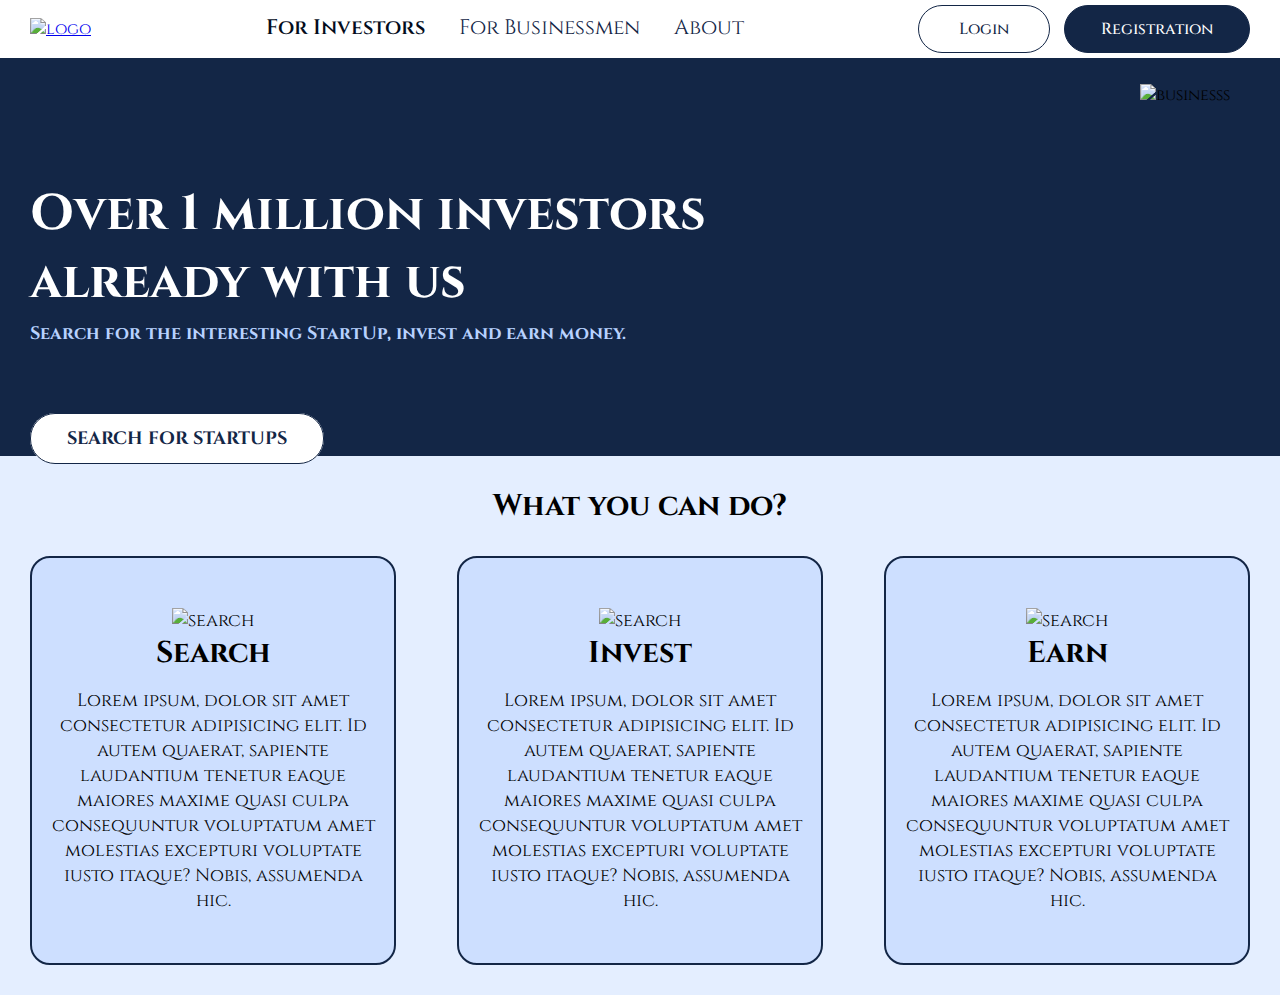
==== index.html @ 8c0eeb97 "Pls" ====
<!DOCTYPE html>
<html lang="en">
  <head>
    <meta charset="UTF-8" />
    <link rel="stylesheet" href="style.css" />
    <meta name="viewport" content="width=device-width, initial-scale=1.0" />
    <title>Investors</title>
  </head>

  <body>
    <header class="header">
      <div class="container header__container">
        <a href="index.html" class="logo"
          ><img src="images/Untitled-1.png" style="width: 280px" alt="logo"
        /></a>

        <ul class="navi">
          <li>
            <a href="index.html" class="navi_link navi_link--active"
              >For Investors</a
            >
          </li>
          <li>
            <a href="for_business.html" class="navi_link">For Businessmen</a>
          </li>
          <li>
            <a href="about.html" class="navi_link">About</a>
          </li>
        </ul>
        <div class="header_btns">
          <a href="login.html" class="btn_login">Login</a>
          <a href="register.html" class="btn_register">Registration</a>
        </div>
      </div>
    </header>

    <section class="section_first">
      <div class="container container_first_pos">
        <div class="words">
          <h1>
            <div class="page_title">
              Over 1 million investors<br />
              already with us
            </div>
          </h1>
          <h1>
            <div class="under_title">
              Search for the interesting StartUp, invest and earn money.
            </div>
            <div class="btn_search_main">
              <a href="#" class="btn_search">Search for StartUps</a>
            </div>
          </h1>
        </div>
        <div class="image_businessman">
          <img
            src="images/pngwing.com (5).png"
            style="width: 500px"
            alt="businesss"
          />
        </div>
      </div>
    </section>

    <section class="section_second">
      <div class="container container_second_pos">
        <h1><div class="words_main">What you can do?</div></h1>
      </div>
      <div class="container container_3terms">
        <div class="textcols">
          <div class="textcols-item">
            <div class="image_search">
              <img
                src="images/icons8-поиск-пользователя-64.png"
                alt="search"
                style="width: 50px"
              />
            </div>
            <b>Search</b>
            Lorem ipsum, dolor sit amet consectetur adipisicing elit. Id autem
            quaerat, sapiente laudantium tenetur eaque maiores maxime quasi
            culpa consequuntur voluptatum amet molestias excepturi voluptate
            iusto itaque? Nobis, assumenda hic.
          </div>
          <div class="textcols-item">
            <div class="image_search">
              <img
                src="images/icons8-начисление-заработной-платы-50.png"
                alt="search"
                style="width: 50px"
              />
            </div>
            <b>Invest</b>
            Lorem ipsum, dolor sit amet consectetur adipisicing elit. Id autem
            quaerat, sapiente laudantium tenetur eaque maiores maxime quasi
            culpa consequuntur voluptatum amet molestias excepturi voluptate
            iusto itaque? Nobis, assumenda hic.
          </div>
          <div class="textcols-item">
            <div class="image_search">
              <img
                src="images/icons8-наличные-80.png"
                alt="search"
                style="width: 50px"
              />
            </div>
            <b>Earn</b>
            Lorem ipsum, dolor sit amet consectetur adipisicing elit. Id autem
            quaerat, sapiente laudantium tenetur eaque maiores maxime quasi
            culpa consequuntur voluptatum amet molestias excepturi voluptate
            iusto itaque? Nobis, assumenda hic.
          </div>
        </div>
      </div>
    </section>
  </body>
</html>
---- style.css ----
@import url("https://fonts.googleapis.com/css2?family=Cinzel:wght@400;500&family=Roboto:wght@300&display=swap");

/* обнуляю все стили и отступы которые есть заранее */
* {
  margin: 0;
  padding: 0;
  box-sizing: border-box;
}

body {
  font-weight: normal;
  font-size: 16px;
  overflow-x: hidden;
  font-family: "Cinzel";
  font-style: normal;
  font-weight: normal;
  font-size: 16px;
}

/* ставлю внутренние границы контейнера*/
.container {
  max-width: 1280px;
  margin: 0 auto;
  width: 100%;
  padding: 0 30px;
  /* overflow-x: hidden; */
}

/* отступы сверху для меню */
.header {
  padding: 5px 0;
}

.navi {
  display: flex;
  justify-content: center;
  flex-wrap: wrap;
}
/* автоматическое распределеин объектов меню по ширине */
.navi {
  margin: auto;
}

/* выравнивание по центру */
.header__container {
  display: flex;
  align-items: center;
}

/* убираю точки у списка и подчеркивания */
.navi {
  list-style: none;
}

/* настройки надписей link*/
.navi_link {
  font-size: 21px;
  line-height: 10px;
  color: #132646;
  text-decoration: none;
  margin: 0 17px;
}

/* настройка активной надписи */
.navi_link--active {
  color: #030c1c;
  font-weight: 600;
}

/* настройка кнопок */
.btn_login,
.btn_register {
  text-decoration: none;
  font-weight: 500;
  border-radius: 25px;
  display: inline-block;
  text-align: center;
  font-size: 16px;
  min-width: 132px;
  padding: 12px 36px;
  border: 1.5px solid #132646;
  transition: 0.6s ease;
}

/* настройка кнопки login */
.btn_login {
  background-color: #ffffff;
  color: #132646;
}
/* настройка кнопки reg */
.btn_register {
  background-color: #132646;
  color: #ffffff;
}

/* добавление отступа между кнопками и пункатами меню */
.btn_login {
  margin-right: 10px;
}

/* добавление анимации кнопки при наведении */
.btn_login:hover {
  background-color: #d2def2;
  translate: 0 -3px;
}
.btn_register:hover {
  background-color: #244b90;
  translate: 0 -3px;
}

/* добавление анимации при наведение на пункт меню РАЗОБРАТЬСЯ!!!*/
.navi_link {
  position: relative;
}

.navi_link::after {
  content: "";
  position: absolute;
  bottom: 0;
  left: 50%;
  display: block;
  background: none repeat scroll 0 0 transparent;
  height: 1px;
  width: 0;
  background: #132646;
  transition: width 0.3s ease 0s, left 0.3s ease 0s;
}

.navi_link:hover::after {
  width: 100%;
  left: 0;
}

.navi_link:hover {
  color: #000000;
}

/* ПЕРВЫЙ БЛОК */
.section_first {
  background-color: #132646;
}

.container_first_pos {
  display: flex;
}

.words {
  display: inline;
}
/* редакт основных слов */
.page_title {
  padding-top: 18%;
  font-size: 50px;
  color: #ffffff;
}

.under_title {
  font-size: 18px;
  color: #b8d2ff;
  margin-top: 5px;
}
/* редактирование бизнесмена */
.image_businessman {
  padding-top: 20px;
  margin-left: auto;
  padding-right: 20px;
  translate: 0 6px;
}
/* редакт кнопка поиска старапов */
.btn_search_main {
  margin-top: 10%;
}

.btn_search {
  margin-top: 10%;
  text-decoration: none;
  font-weight: bold;
  text-transform: uppercase;
  border-radius: 25px;
  text-align: center;
  padding: 12px 36px;
  font-size: 18px;
  border: 1px solid #132646;
  transition: 0.6s ease;
  color: #132646;
  background-color: #ffffff;
}

.btn_search:hover {
  background-color: #d2def2;
}

/* ВТОРОЙ БЛОК */
.section_second {
  background-color: #e4eeff;
}

.words_main {
  text-align: center;
  font-size: 30px;
  padding-top: 30px;
  padding-bottom: 30px;
}

/* колонки текста серч, инвест, ерн */
.textcols {
  display: flex;
  flex-direction: row;
  flex-wrap: wrap;
  width: 100%;
  padding-bottom: 30px;
}
.textcols-item {
  display: flex;
  flex-direction: column;
  flex-basis: 100%;
  flex: 1;
  height: 30%;
  background: #cddfff;
  text-align: center;
  border-radius: 20px;
  padding: 50px 15px;
  font-size: large;
  border: 2px solid #132646;
  max-height: 420px;
  transition: 0.5s ease;
}

.textcols-item:hover {
  translate: 0 -4px;
}

.textcols-item + .textcols-item {
  margin-left: 5%;
}

.textcols-item b {
  font-size: 30px;
  padding-bottom: 15px;
}
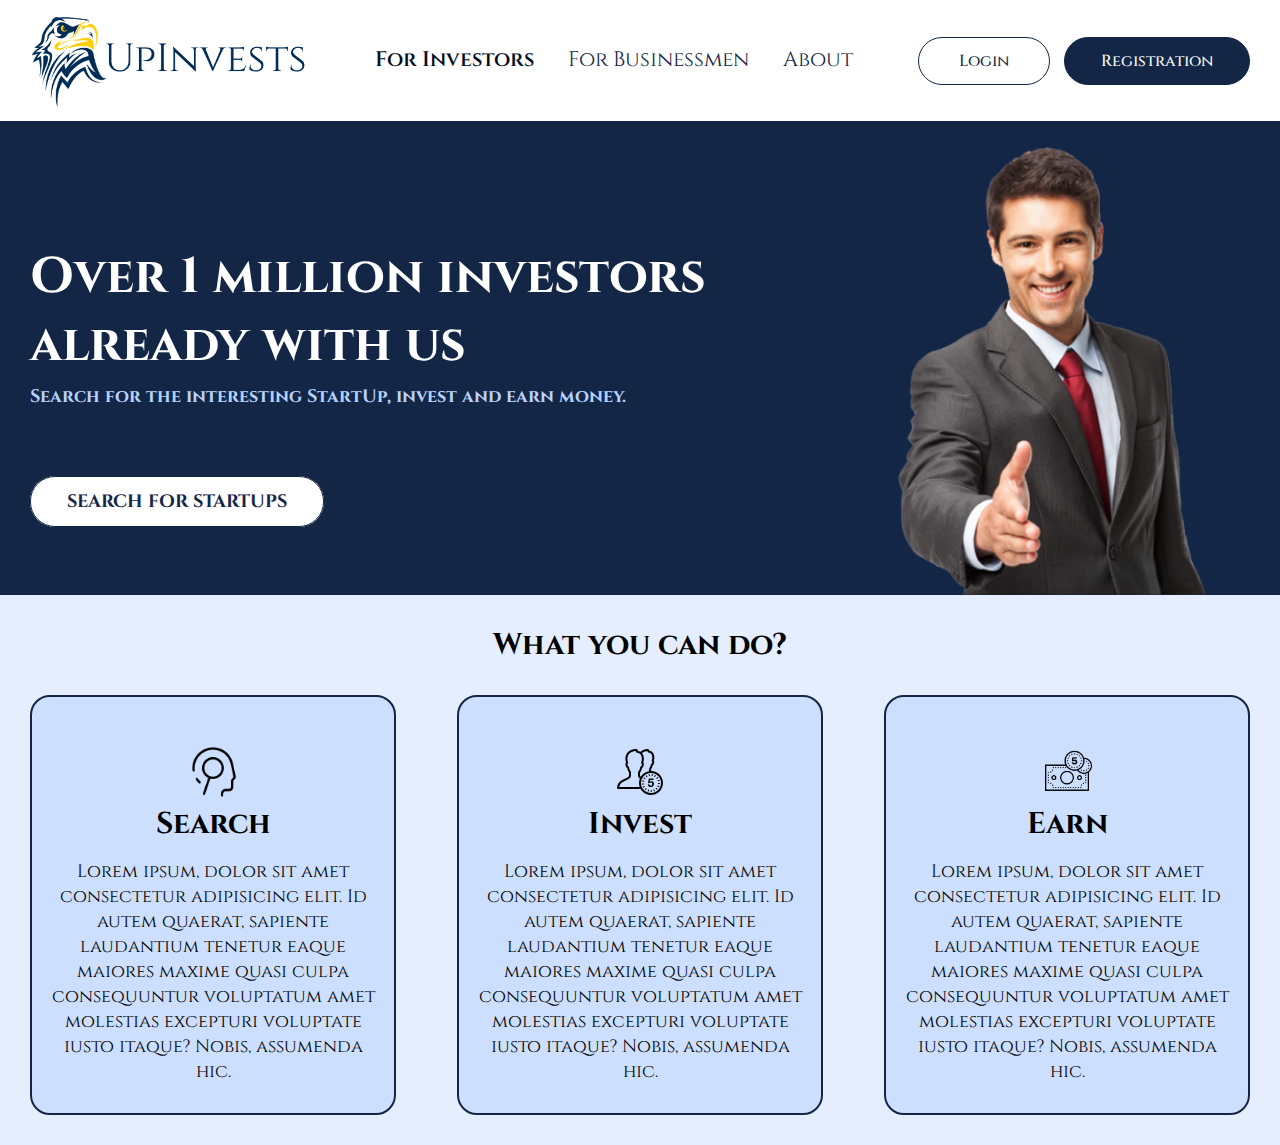
==== commit 09b96754: "update" ====
--- a/index.html
+++ b/index.html
@@ -85,7 +85,7 @@
           <div class="textcols-item">
             <div class="image_search">
               <img
-                src="images/icons8-начисление-заработной-платы-50.png"
+                src="images/icons8_начисление_заработной_платы_50.png"
                 alt="search"
                 style="width: 50px"
               />
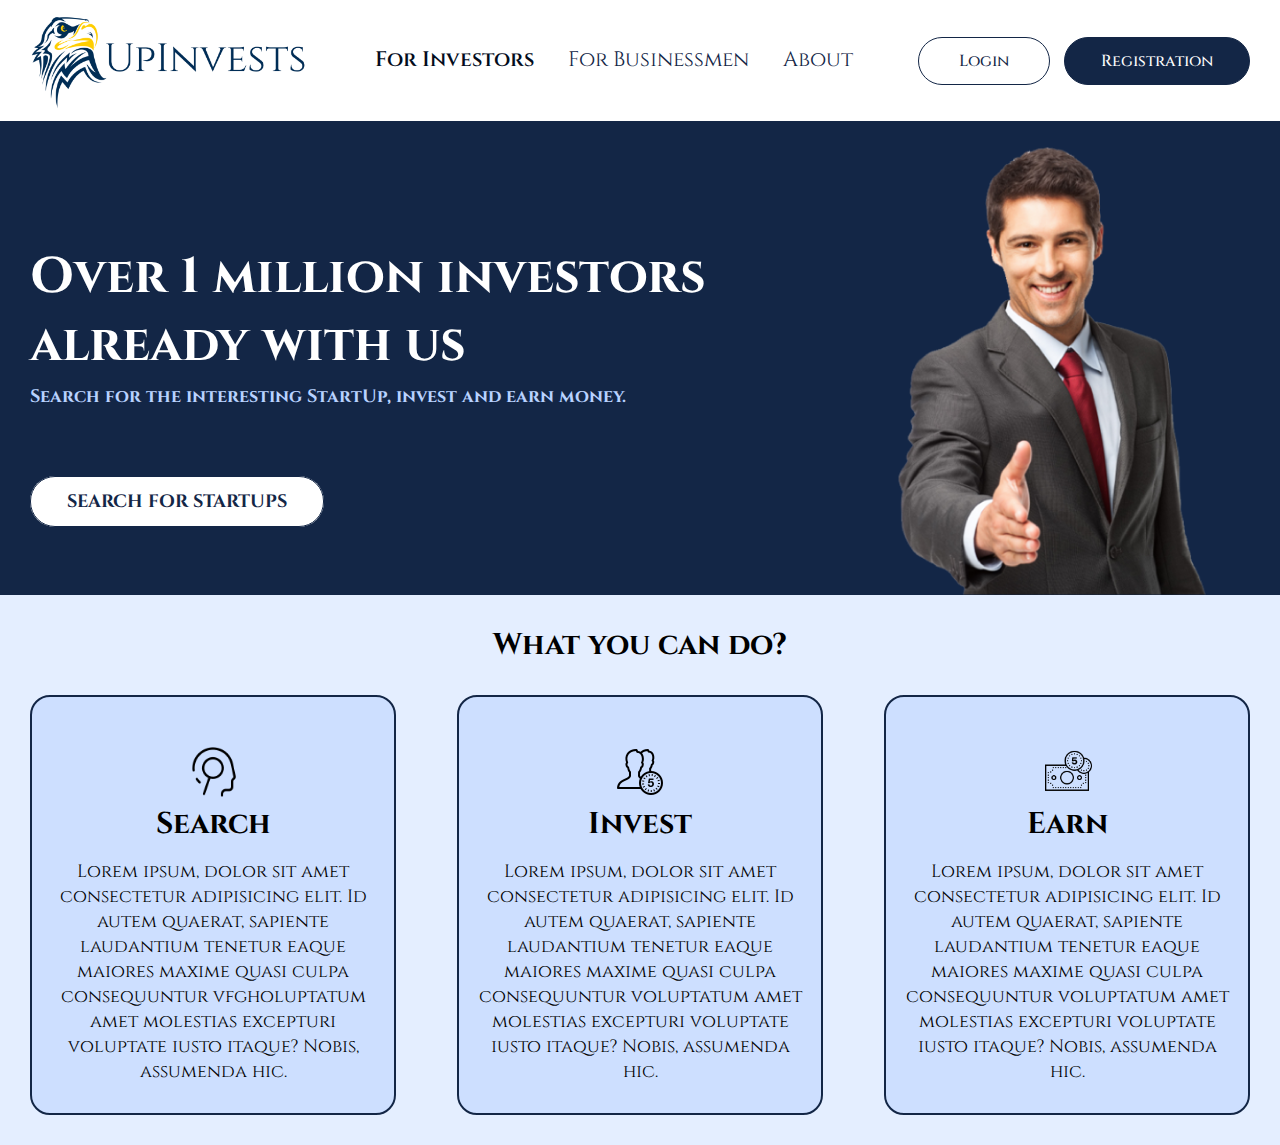
==== commit 8f410cbd: "chel" ====
--- a/index.html
+++ b/index.html
@@ -79,7 +79,7 @@
             <b>Search</b>
             Lorem ipsum, dolor sit amet consectetur adipisicing elit. Id autem
             quaerat, sapiente laudantium tenetur eaque maiores maxime quasi
-            culpa consequuntur voluptatum amet molestias excepturi voluptate
+            culpa consequuntur vfgholuptatum amet molestias excepturi voluptate
             iusto itaque? Nobis, assumenda hic.
           </div>
           <div class="textcols-item">
